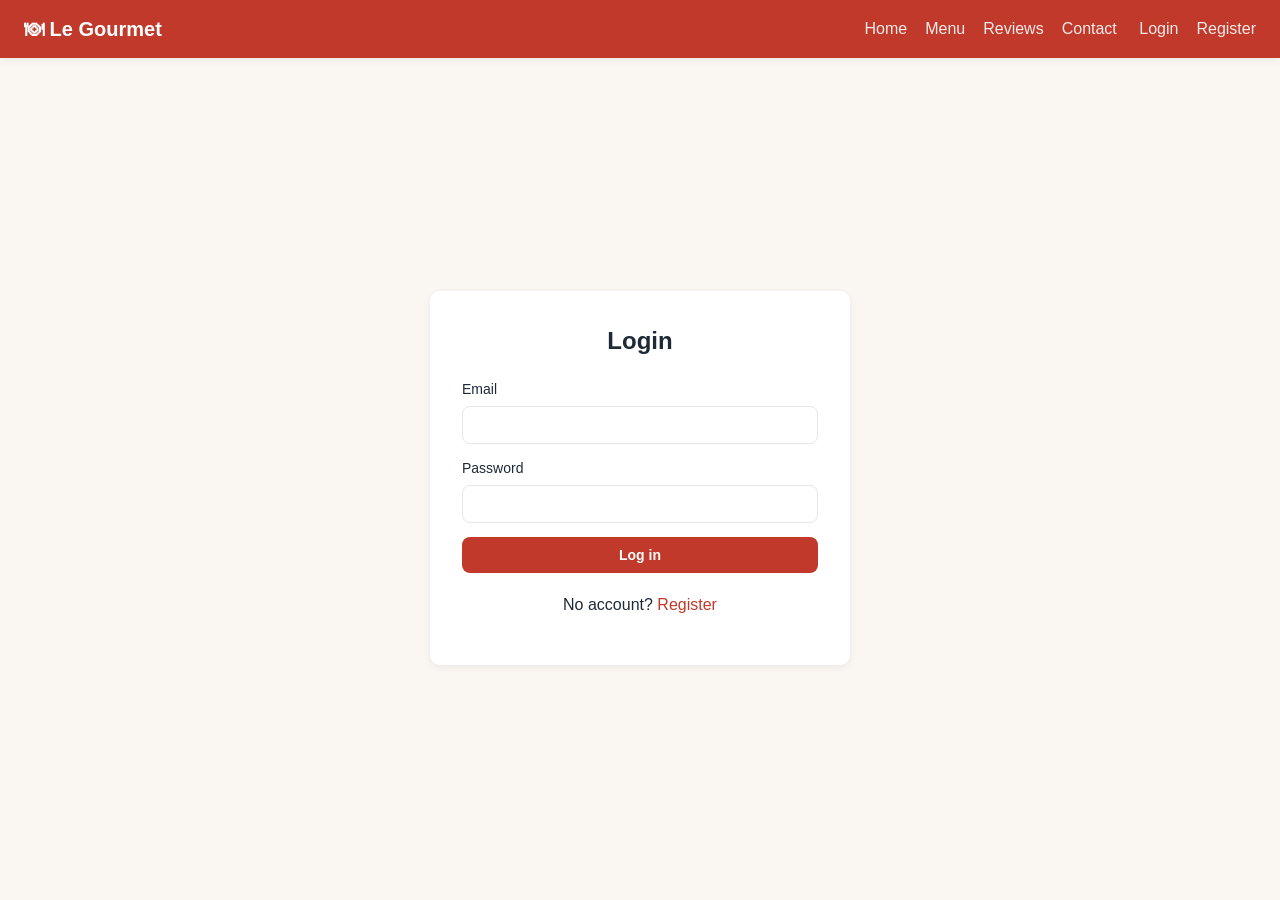
==== frontend/admin.html @ 935c3374 "Add complete Staff Management module - Add chef and employee roles to users table - Create chef_sche" ====
<!doctype html>
<html lang="en">
<head>
    <meta charset="utf-8">
    <meta name="viewport" content="width=device-width, initial-scale=1">
    <title>Admin Panel - Le Gourmet</title>
    <link rel="stylesheet" href="css/style.css">
    <style>
        .tabs { display:flex; gap:4px; border-bottom:1px solid var(--border); margin-bottom:20px; flex-wrap:wrap; }
        .tab { padding:10px 16px; cursor:pointer; border:none; background:transparent; font-size:14px; font-weight:500; color:var(--muted); }
        .tab.active { color: var(--primary); border-bottom: 2px solid var(--primary); }
        .tab-content { display:none; }
        .tab-content.active { display:block; }
    </style>
</head>
<body>
    <header class="navbar" id="navbar"></header>

    <main class="container">
        <h1 class="page-title">Admin Panel</h1>

        <div class="tabs" id="tabs">
            <button class="tab active" data-tab="plats">Dishes</button>
            <button class="tab" data-tab="categories">Categories</button>
            <button class="tab" data-tab="tables">Tables</button>
            <button class="tab" data-tab="users">Users</button>
            <button class="tab" data-tab="orders">Orders</button>
            <button class="tab" data-tab="reservations">Reservations</button>
            <button class="tab" data-tab="payments">Payments</button>
            <button class="tab" data-tab="contacts">Contacts</button>
            <button class="tab" data-tab="reclamations">Complaints</button>
            <button class="tab" data-tab="staff">Staff</button>
            <button class="tab" data-tab="chef-schedules">Chef Schedules</button>
            <button class="tab" data-tab="emp-schedules">Employee Schedules</button>
            <button class="tab" data-tab="leave-requests">Leave Requests</button>
        </div>

        <section class="tab-content active" id="tab-plats">
            <h3>Add dish</h3>
            <form id="plat-form" class="card">
                <div class="form-row">
                    <div class="form-group"><label>Name</label><input id="p-name" required></div>
                    <div class="form-group"><label>Price</label><input id="p-price" type="number" step="0.01" required></div>
                    <div class="form-group"><label>Category</label><select id="p-category"></select></div>
                </div>
                <div class="form-group"><label>Description</label><textarea id="p-desc"></textarea></div>
                <button class="btn">Add dish</button>
            </form>
            <div id="plats-list" class="mt-3"></div>
        </section>

        <section class="tab-content" id="tab-categories">
            <h3>Add category</h3>
            <form id="cat-form" class="card">
                <div class="form-group"><label>Name</label><input id="c-name" required></div>
                <button class="btn">Add</button>
            </form>
            <div id="cats-list" class="mt-3"></div>
        </section>

        <section class="tab-content" id="tab-tables">
            <h3>Add table</h3>
            <form id="table-form" class="card">
                <div class="form-row">
                    <div class="form-group"><label>Number</label><input id="t-number" type="number" required></div>
                    <div class="form-group"><label>Capacity</label><input id="t-capacity" type="number" required></div>
                    <div class="form-group"><label>Status</label>
                        <select id="t-status">
                            <option value="available">available</option>
                            <option value="occupied">occupied</option>
                            <option value="reserved">reserved</option>
                        </select>
                    </div>
                </div>
                <button class="btn">Add</button>
            </form>
            <div id="tables-list" class="mt-3"></div>
        </section>

        <section class="tab-content" id="tab-users">
            <div id="users-list"></div>
        </section>

        <section class="tab-content" id="tab-orders">
            <div id="orders-list"></div>
        </section>

        <section class="tab-content" id="tab-reservations">
            <div id="reservations-list"></div>
        </section>

        <section class="tab-content" id="tab-payments">
            <h3>Record payment</h3>
            <form id="pay-form" class="card">
                <div class="form-row">
                    <div class="form-group"><label>Order ID</label><input id="pay-commande" type="number" required></div>
                    <div class="form-group"><label>Total</label><input id="pay-total" type="number" step="0.01" required></div>
                    <div class="form-group"><label>Method</label>
                        <select id="pay-method"><option>cash</option><option>card</option><option>online</option></select>
                    </div>
                    <div class="form-group"><label>Status</label>
                        <select id="pay-status"><option>pending</option><option>completed</option><option>failed</option></select>
                    </div>
                </div>
                <button class="btn">Save</button>
            </form>
            <div id="payments-list" class="mt-3"></div>
        </section>

        <section class="tab-content" id="tab-contacts">
            <div id="contacts-list"></div>
        </section>

        <section class="tab-content" id="tab-reclamations">
            <div id="reclamations-list"></div>
        </section>

        <section class="tab-content" id="tab-staff">
            <h3>Add Staff Member</h3>
            <form id="staff-form" class="card">
                <div class="form-row">
                    <div class="form-group"><label>Name</label><input id="s-name" required></div>
                    <div class="form-group"><label>Email</label><input id="s-email" type="email" required></div>
                    <div class="form-group"><label>Password</label><input id="s-pass" type="password" required minlength="6"></div>
                    <div class="form-group"><label>Role</label>
                        <select id="s-role"><option value="chef">Chef</option><option value="employee">Employee</option></select>
                    </div>
                </div>
                <button class="btn">Add Staff</button>
            </form>
            <div id="staff-list" class="mt-3"></div>
        </section>

        <section class="tab-content" id="tab-chef-schedules">
            <h3>Add Chef Schedule</h3>
            <form id="cs-form" class="card">
                <div class="form-row">
                    <div class="form-group"><label>Chef</label><select id="cs-chef" required></select></div>
                    <div class="form-group"><label>Date</label><input id="cs-date" type="date" required></div>
                    <div class="form-group"><label>Start</label><input id="cs-start" type="time" required></div>
                    <div class="form-group"><label>End</label><input id="cs-end" type="time" required></div>
                </div>
                <button class="btn">Add Schedule</button>
            </form>
            <div id="cs-list" class="mt-3"></div>
        </section>

        <section class="tab-content" id="tab-emp-schedules">
            <h3>Add Employee Schedule</h3>
            <form id="es-form" class="card">
                <div class="form-row">
                    <div class="form-group"><label>Employee</label><select id="es-emp" required></select></div>
                    <div class="form-group"><label>Date</label><input id="es-date" type="date" required></div>
                    <div class="form-group"><label>Start</label><input id="es-start" type="time" required></div>
                    <div class="form-group"><label>End</label><input id="es-end" type="time" required></div>
                    <div class="form-group"><label>Task</label><input id="es-task" placeholder="Optional task"></div>
                </div>
                <button class="btn">Add Schedule</button>
            </form>
            <div id="es-list" class="mt-3"></div>
        </section>

        <section class="tab-content" id="tab-leave-requests">
            <div id="lr-list"></div>
        </section>
    </main>

    <script src="js/config.js"></script>
    <script src="js/api.js"></script>
    <script src="js/auth.js"></script>
    <script src="js/admin.js"></script>
</body>
</html>
<!--admin@restaurant.com
admin123-->
---- frontend/css/style.css ----
/* ---------------------------------------------------------
   Restaurant Management - Shared styles
   --------------------------------------------------------- */
:root {
    --primary: #c0392b;
    --primary-dark: #922b21;
    --bg: #faf7f2;
    --surface: #ffffff;
    --text: #1f2937;
    --muted: #6b7280;
    --border: #e5e7eb;
    --success: #16a34a;
    --danger: #dc2626;
    --radius: 10px;
    --shadow: 0 2px 8px rgba(0,0,0,0.06);
}

* { box-sizing: border-box; }
html, body {
    margin: 0;
    padding: 0;
    font-family: -apple-system, BlinkMacSystemFont, "Segoe UI", Roboto, Arial, sans-serif;
    background: var(--bg);
    color: var(--text);
    line-height: 1.5;
}
a { color: var(--primary); text-decoration: none; }
a:hover { text-decoration: underline; }

/* ---------- Navbar ---------- */
.navbar {
    background: var(--primary);
    color: #fff;
    padding: 14px 24px;
    display: flex;
    align-items: center;
    justify-content: space-between;
    box-shadow: var(--shadow);
}
.navbar .brand {
    font-size: 20px;
    font-weight: 700;
    color: #fff;
}
.navbar nav a {
    color: #fff;
    margin-left: 18px;
    font-weight: 500;
    opacity: 0.9;
}
.navbar nav a:hover { opacity: 1; text-decoration: none; }
.navbar .user-info { font-size: 14px; opacity: 0.9; margin-left: 18px; }

/* ---------- Layout ---------- */
.container {
    max-width: 1100px;
    margin: 32px auto;
    padding: 0 20px;
}
.page-title {
    font-size: 28px;
    font-weight: 700;
    margin: 0 0 20px;
}
.grid {
    display: grid;
    grid-template-columns: repeat(auto-fill, minmax(260px, 1fr));
    gap: 16px;
}
.card {
    background: var(--surface);
    border: 1px solid var(--border);
    border-radius: var(--radius);
    padding: 16px;
    box-shadow: var(--shadow);
}
.card h3 { margin: 0 0 6px; font-size: 18px; }
.card .muted { color: var(--muted); font-size: 13px; }
.card .price { font-weight: 700; color: var(--primary); font-size: 16px; margin-top: 8px; }

/* ---------- Forms ---------- */
.auth-wrapper {
    min-height: calc(100vh - 60px);
    display: flex;
    align-items: center;
    justify-content: center;
    padding: 24px;
}
.auth-card {
    background: var(--surface);
    padding: 32px;
    border-radius: var(--radius);
    box-shadow: var(--shadow);
    width: 100%;
    max-width: 420px;
}
.auth-card h1 { margin: 0 0 20px; font-size: 24px; text-align: center; }

.form-group { margin-bottom: 14px; }
.form-group label {
    display: block;
    margin-bottom: 6px;
    font-weight: 500;
    font-size: 14px;
}
.form-group input,
.form-group select,
.form-group textarea {
    width: 100%;
    padding: 10px 12px;
    border: 1px solid var(--border);
    border-radius: 8px;
    font-size: 14px;
    font-family: inherit;
    background: #fff;
}
.form-group textarea { min-height: 90px; resize: vertical; }
.form-group input:focus,
.form-group select:focus,
.form-group textarea:focus {
    outline: none;
    border-color: var(--primary);
    box-shadow: 0 0 0 3px rgba(192,57,43,0.15);
}

.form-row {
    display: grid;
    grid-template-columns: repeat(auto-fit, minmax(160px, 1fr));
    gap: 12px;
}

/* ---------- Buttons ---------- */
.btn {
    display: inline-block;
    padding: 10px 16px;
    border: none;
    border-radius: 8px;
    background: var(--primary);
    color: #fff;
    font-size: 14px;
    font-weight: 600;
    cursor: pointer;
    transition: background 0.15s;
}
.btn:hover { background: var(--primary-dark); }
.btn.btn-block { width: 100%; }
.btn.btn-secondary { background: #6b7280; }
.btn.btn-secondary:hover { background: #4b5563; }
.btn.btn-danger { background: var(--danger); }
.btn.btn-danger:hover { background: #b91c1c; }
.btn.btn-sm { padding: 6px 10px; font-size: 12px; }

/* ---------- Alerts ---------- */
.alert {
    padding: 10px 14px;
    border-radius: 8px;
    margin-bottom: 14px;
    font-size: 14px;
}
.alert.error { background: #fef2f2; color: var(--danger); border: 1px solid #fecaca; }
.alert.success { background: #f0fdf4; color: var(--success); border: 1px solid #bbf7d0; }

/* ---------- Tables ---------- */
.table {
    width: 100%;
    border-collapse: collapse;
    background: var(--surface);
    border-radius: var(--radius);
    overflow: hidden;
    box-shadow: var(--shadow);
}
.table th, .table td {
    padding: 10px 12px;
    text-align: left;
    border-bottom: 1px solid var(--border);
    font-size: 14px;
}
.table th {
    background: #f3f4f6;
    font-weight: 600;
    font-size: 13px;
    text-transform: uppercase;
    letter-spacing: 0.5px;
}
.table tr:last-child td { border-bottom: none; }

/* ---------- Badges ---------- */
.badge {
    display: inline-block;
    padding: 2px 8px;
    border-radius: 999px;
    font-size: 12px;
    font-weight: 600;
    background: #e5e7eb;
    color: #374151;
}
.badge.pending    { background: #fef3c7; color: #92400e; }
.badge.confirmed, .badge.paid, .badge.completed, .badge.served, .badge.approved { background: #dcfce7; color: #166534; }
.badge.cancelled, .badge.failed, .badge.closed, .badge.rejected { background: #fee2e2; color: #991b1b; }
.badge.preparing  { background: #dbeafe; color: #1e40af; }

/* ---------- Utilities ---------- */
.row-between { display: flex; align-items: center; justify-content: space-between; gap: 12px; flex-wrap: wrap; }
.mt-2 { margin-top: 12px; }
.mt-3 { margin-top: 20px; }
.text-center { text-align: center; }
.hidden { display: none !important; }
.stars { color: #f59e0b; letter-spacing: 2px; }
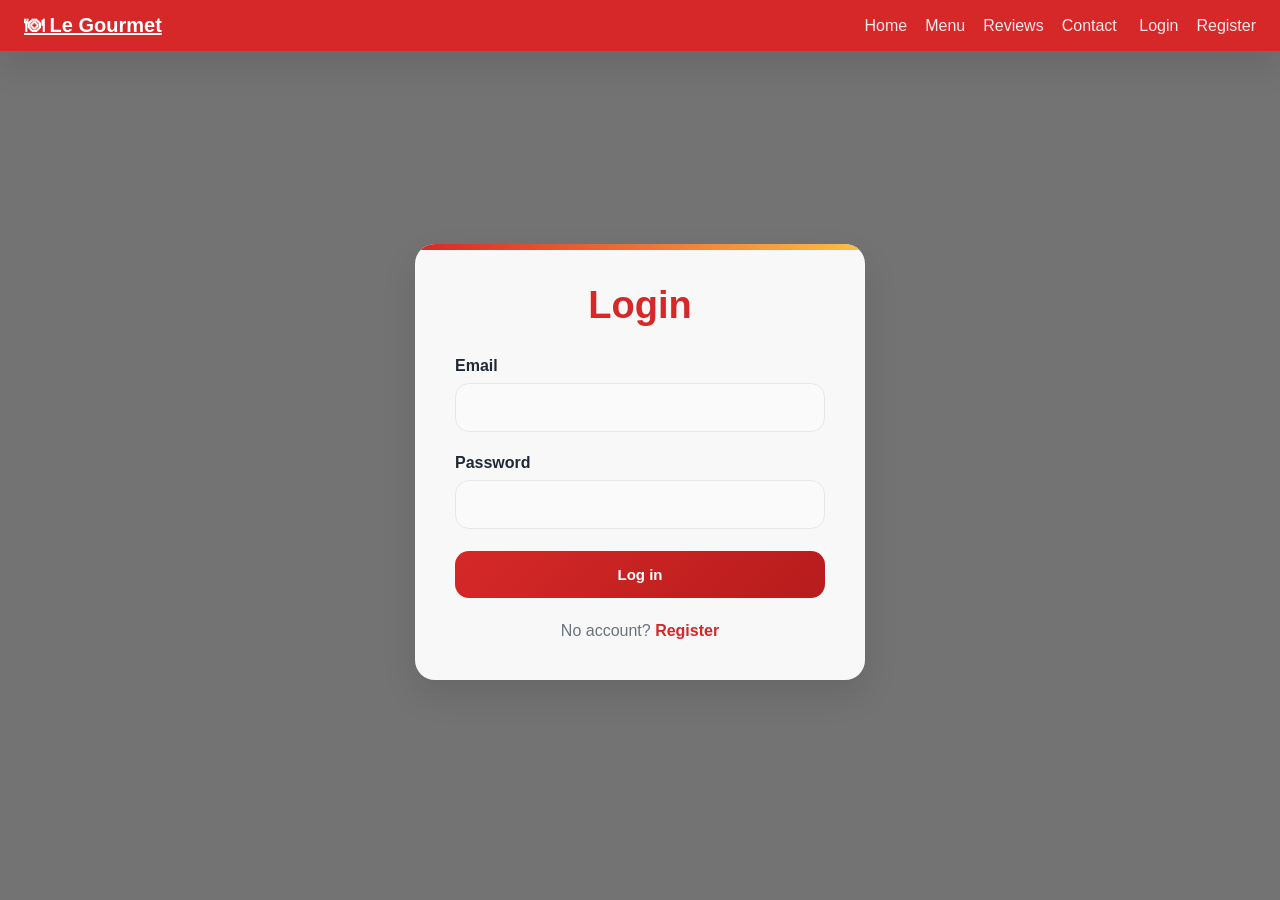
==== commit ea6c89bc: "modif employees and design" ====
--- a/frontend/admin.html
+++ b/frontend/admin.html
@@ -4,14 +4,7 @@
     <meta charset="utf-8">
     <meta name="viewport" content="width=device-width, initial-scale=1">
     <title>Admin Panel - Le Gourmet</title>
-    <link rel="stylesheet" href="css/style.css">
-    <style>
-        .tabs { display:flex; gap:4px; border-bottom:1px solid var(--border); margin-bottom:20px; flex-wrap:wrap; }
-        .tab { padding:10px 16px; cursor:pointer; border:none; background:transparent; font-size:14px; font-weight:500; color:var(--muted); }
-        .tab.active { color: var(--primary); border-bottom: 2px solid var(--primary); }
-        .tab-content { display:none; }
-        .tab-content.active { display:block; }
-    </style>
+    <link rel="stylesheet" href="css/admin.css">
 </head>
 <body>
     <header class="navbar" id="navbar"></header>
--- a/frontend/css/admin.css
+++ b/frontend/css/admin.css
@@ -0,0 +1,408 @@
+/* =========================
+   GLOBAL STYLES
+========================= */
+
+:root{
+    --primary:#d62828;
+    --primary-dark:#b71c1c;
+    --secondary:#fcbf49;
+    --bg:#f5f7fb;
+    --white:#ffffff;
+    --text:#1f2937;
+    --muted:#6b7280;
+    --border:#e5e7eb;
+    --success:#16a34a;
+    --danger:#dc2626;
+    --shadow:0 8px 25px rgba(0,0,0,0.08);
+    --radius:14px;
+}
+.navbar {
+    background: var(--primary);
+    color: #fff;
+    padding: 14px 24px;
+    display: flex;
+    align-items: center;
+    justify-content: space-between;
+    box-shadow: var(--shadow);
+}
+.navbar .brand {
+    font-size: 20px;
+    font-weight: 700;
+    color: #fff;
+}
+.navbar nav a {
+    color: #fff;
+    margin-left: 18px;
+    font-weight: 500;
+    opacity: 0.9;
+    text-decoration: none;
+}
+.navbar nav a:hover { opacity: 1; text-decoration: none; }
+.navbar .user-info { font-size: 14px; opacity: 0.9; margin-left: 18px; }
+
+*{
+    margin:0;
+    padding:0;
+    box-sizing:border-box;
+}
+
+body{
+    font-family: "Segoe UI", Tahoma, Geneva, Verdana, sans-serif;
+    background:var(--bg);
+    color:var(--text);
+    line-height:1.6;
+}
+
+/* =========================
+   NAVBAR
+========================= */
+
+.navbar{
+    background:var(--white);
+    padding:18px 40px;
+    box-shadow:0 2px 10px rgba(0,0,0,0.05);
+    position:sticky;
+    top:0;
+    z-index:1000;
+}
+
+/* =========================
+   CONTAINER
+========================= */
+
+.container{
+    max-width:1400px;
+    margin:auto;
+    padding:30px;
+}
+
+.page-title{
+    font-size:32px;
+    margin-bottom:25px;
+    font-weight:700;
+    color:var(--primary);
+}
+
+/* =========================
+   TABS
+========================= */
+
+.tabs{
+    display:flex;
+    gap:10px;
+    flex-wrap:wrap;
+    margin-bottom:25px;
+    background:var(--white);
+    padding:15px;
+    border-radius:var(--radius);
+    box-shadow:var(--shadow);
+}
+
+.tab{
+    border:none;
+    background:#f3f4f6;
+    padding:12px 18px;
+    border-radius:10px;
+    cursor:pointer;
+    transition:0.3s;
+    font-weight:600;
+    color:var(--muted);
+}
+
+.tab:hover{
+    background:var(--secondary);
+    color:#000;
+}
+
+.tab.active{
+    background:var(--primary);
+    color:white;
+}
+
+/* =========================
+   TAB CONTENT
+========================= */
+
+.tab-content{
+    display:none;
+    animation:fade 0.3s ease;
+}
+
+.tab-content.active{
+    display:block;
+}
+
+@keyframes fade{
+    from{
+        opacity:0;
+        transform:translateY(10px);
+    }
+    to{
+        opacity:1;
+        transform:translateY(0);
+    }
+}
+
+/* =========================
+   CARD
+========================= */
+
+.card{
+    background:var(--white);
+    padding:25px;
+    border-radius:var(--radius);
+    box-shadow:var(--shadow);
+    margin-top:15px;
+}
+
+/* =========================
+   FORMS
+========================= */
+
+.form-row{
+    display:grid;
+    grid-template-columns:repeat(auto-fit,minmax(220px,1fr));
+    gap:20px;
+}
+
+.form-group{
+    display:flex;
+    flex-direction:column;
+}
+
+.form-group label{
+    margin-bottom:8px;
+    font-weight:600;
+    color:var(--text);
+}
+
+input,
+textarea,
+select{
+    padding:12px 14px;
+    border:1px solid var(--border);
+    border-radius:10px;
+    outline:none;
+    transition:0.3s;
+    background:#fff;
+    font-size:14px;
+}
+
+input:focus,
+textarea:focus,
+select:focus{
+    border-color:var(--primary);
+    box-shadow:0 0 0 3px rgba(214,40,40,0.15);
+}
+
+textarea{
+    resize:vertical;
+    min-height:120px;
+}
+
+/* =========================
+   BUTTONS
+========================= */
+
+.btn{
+    margin-top:20px;
+    background:var(--primary);
+    color:white;
+    border:none;
+    padding:13px 20px;
+    border-radius:10px;
+    cursor:pointer;
+    font-weight:600;
+    transition:0.3s;
+    font-size:15px;
+}
+
+.btn:hover{
+    background:var(--primary-dark);
+    transform:translateY(-2px);
+}
+
+/* =========================
+   TABLES
+========================= */
+
+table{
+    width:100%;
+    border-collapse:collapse;
+    background:white;
+    margin-top:20px;
+    border-radius:var(--radius);
+    overflow:hidden;
+    box-shadow:var(--shadow);
+}
+
+table thead{
+    background:var(--primary);
+    color:white;
+}
+
+table th,
+table td{
+    padding:15px;
+    text-align:left;
+    border-bottom:1px solid var(--border);
+}
+
+table tbody tr:hover{
+    background:#f9fafb;
+}
+
+/* =========================
+   STATUS BADGES
+========================= */
+
+.badge{
+    padding:6px 12px;
+    border-radius:30px;
+    font-size:12px;
+    font-weight:600;
+    display:inline-block;
+}
+
+.badge-success{
+    background:#dcfce7;
+    color:#166534;
+}
+
+.badge-danger{
+    background:#fee2e2;
+    color:#991b1b;
+}
+
+.badge-warning{
+    background:#fef3c7;
+    color:#92400e;
+}
+
+.badge-info{
+    background:#dbeafe;
+    color:#1e40af;
+}
+
+/* =========================
+   LIST CONTAINERS
+========================= */
+
+#plats-list,
+#cats-list,
+#tables-list,
+#users-list,
+#orders-list,
+#reservations-list,
+#payments-list,
+#contacts-list,
+#reclamations-list,
+#staff-list,
+#cs-list,
+#es-list,
+#lr-list{
+    margin-top:25px;
+}
+
+/* =========================
+   HEADINGS
+========================= */
+
+h1,h2,h3{
+    margin-bottom:15px;
+}
+
+h3{
+    font-size:24px;
+    color:var(--text);
+}
+
+/* =========================
+   UTILITIES
+========================= */
+
+.mt-3{
+    margin-top:25px;
+}
+
+.text-center{
+    text-align:center;
+}
+
+.flex{
+    display:flex;
+}
+
+.justify-between{
+    justify-content:space-between;
+}
+
+.align-center{
+    align-items:center;
+}
+
+.gap{
+    gap:15px;
+}
+
+/* =========================
+   DASHBOARD STATS
+========================= */
+
+.stats-grid{
+    display:grid;
+    grid-template-columns:repeat(auto-fit,minmax(220px,1fr));
+    gap:20px;
+    margin-bottom:30px;
+}
+
+.stat-card{
+    background:white;
+    padding:25px;
+    border-radius:var(--radius);
+    box-shadow:var(--shadow);
+}
+
+.stat-card h4{
+    color:var(--muted);
+    margin-bottom:10px;
+}
+
+.stat-card p{
+    font-size:30px;
+    font-weight:bold;
+    color:var(--primary);
+}
+
+/* =========================
+   RESPONSIVE
+========================= */
+
+@media(max-width:768px){
+
+    .container{
+        padding:15px;
+    }
+
+    .navbar{
+        padding:15px 20px;
+    }
+
+    .page-title{
+        font-size:26px;
+    }
+
+    .tabs{
+        overflow-x:auto;
+        flex-wrap:nowrap;
+    }
+
+    .tab{
+        white-space:nowrap;
+    }
+
+    table{
+        display:block;
+        overflow-x:auto;
+    }
+}
